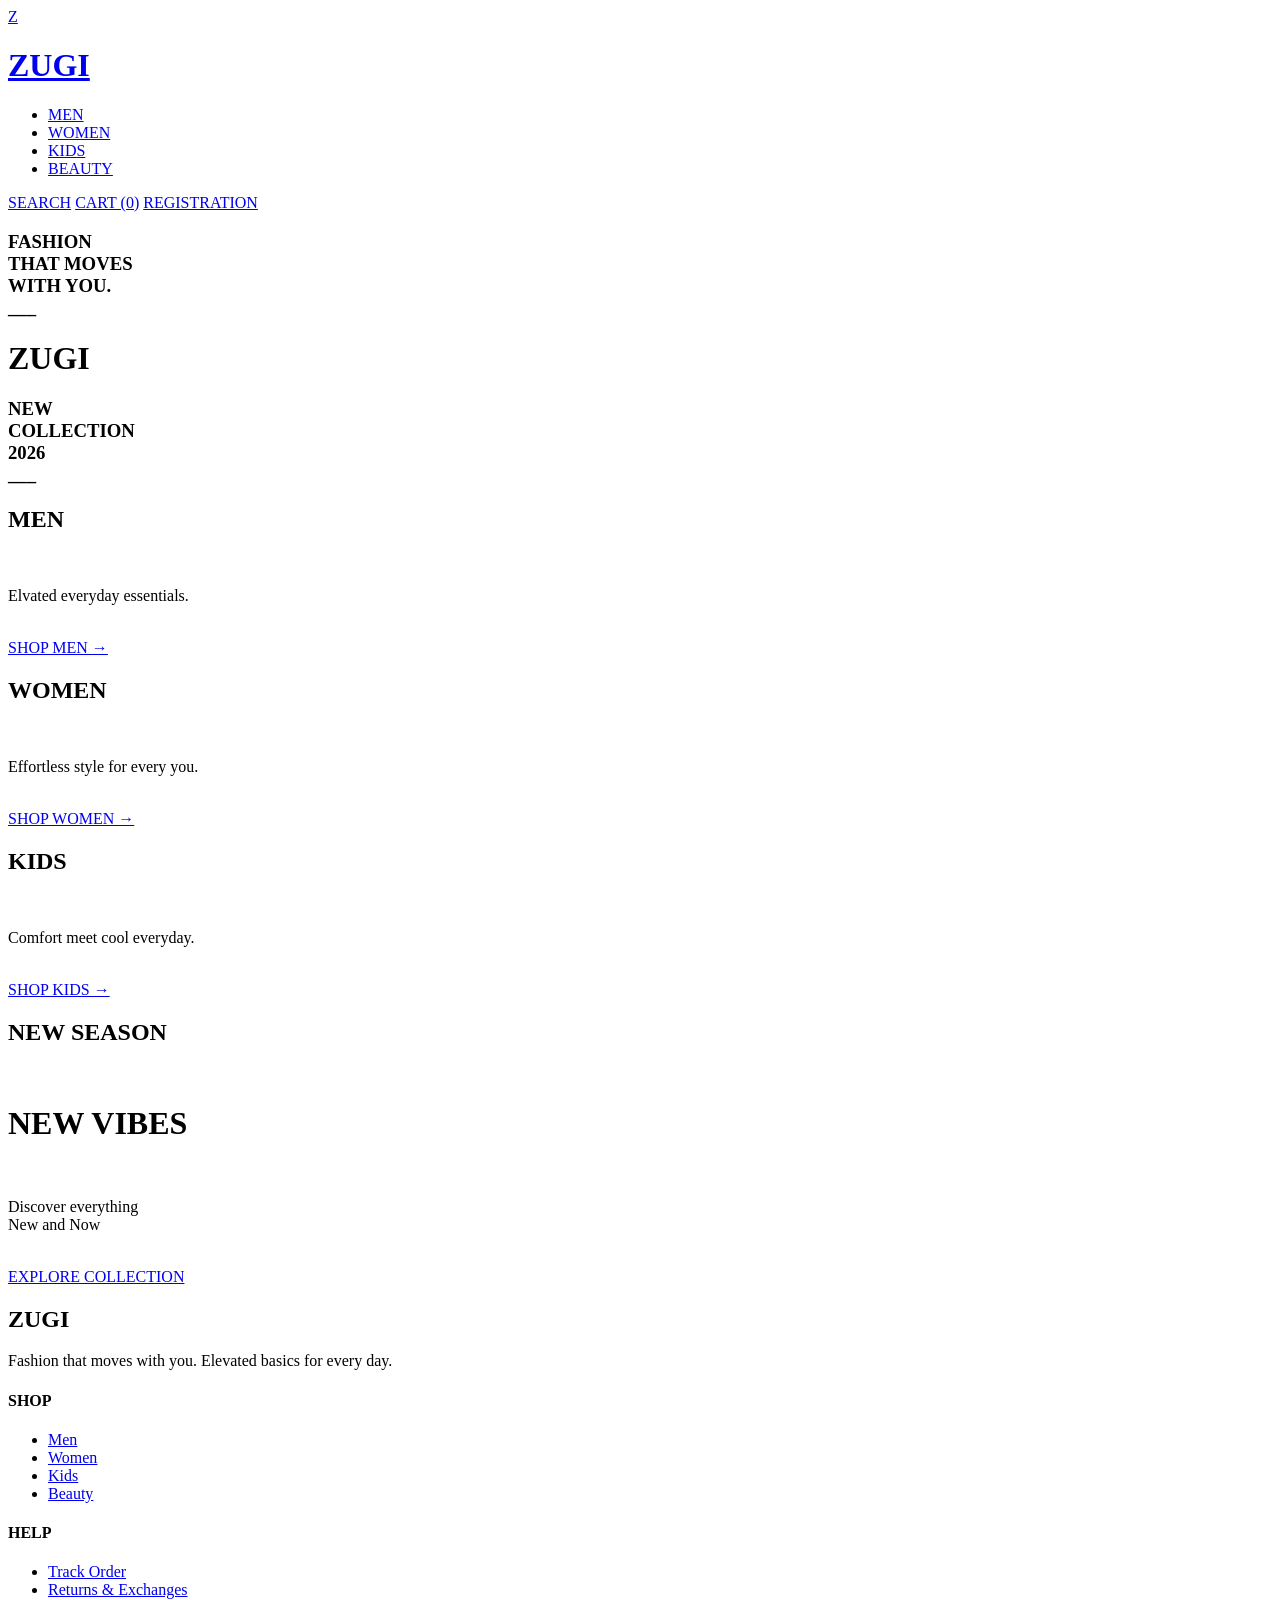
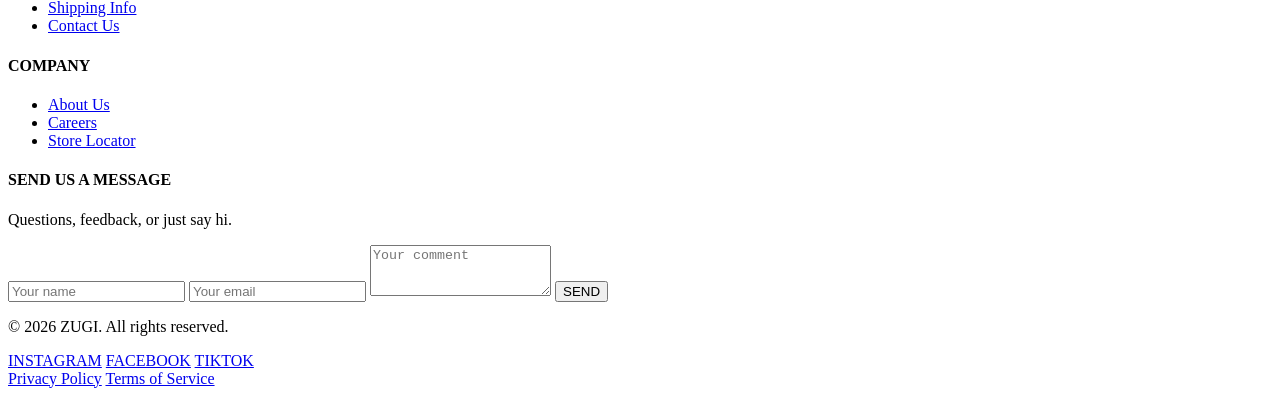
==== index.html @ 285cddb4 "Add files via upload" ====
<!DOCTYPE html>
<html>
<head>
	<meta charset="utf-8">
	<meta name="viewport" content="width=device-width, initial-scale=1">
	<title>ZUGI</title>
	<link rel="stylesheet" href="CSS/style.css">
	
</head>
<body>
<div class="header">
	<div class="container">
		<div class="logo">
			<a href="index.html" class="logo-link">
				<span class="logo-ring">
					<span class="logo-badge">Z</span>
				</span>
				<h1>ZUGI</h1>
			</a>
		</div>
		<div class="navi">
			<ul>
				<li><a href="#">MEN</a></li>
				<li><a href="#">WOMEN</a></li>
				<li><a href="#">KIDS</a></li>
				<li><a href="#">BEAUTY</a></li>
			</ul>
		</div>
		<div class="header-icons">
			<a href="#">SEARCH</a>
			<a href="#">CART (0)</a>
			<a href="reg.html" class="register">REGISTRATION</a>
		</div>
	</div>
</div>
<div class="content">
	<div class="container">
		<div class="txt">
			<h3>FASHION<br>THAT MOVES<br>WITH YOU.<br> ___</h3>
		</div>
		<div class="walk">
			<h1>ZUGI</h1>
		</div>
		<div class="image"></div>
		<div class="txt2">
			<h3>NEW<br>COLLECTION<br>2026<br> ___</h3>
		</div>
	</div>
</div>
<div class="content2">
	<div class="container">
		<div class="g1"></div>
		<div class="g2"></div>
		<div class="g3"></div>
		<div class="t1">
			<h2>MEN</h2><br>
			<p>Elvated everyday essentials.</p>
			<br>
			<a href="#">SHOP MEN →</a>
		</div>
		<div class="t2">
			<h2>WOMEN</h2><br>
			<p>Effortless style for every you.</p>
			<br>
			<a href="#">SHOP WOMEN →</a>
		</div>
		<div class="t3">
			<h2>KIDS</h2><br>
			<p>Comfort meet cool everyday.</p>
			<br>
			<a href="#">SHOP KIDS →</a>
		</div>
	</div>
</div>
<div class="content3">
	<div class="container">
		<div class="text">
			<h2>NEW SEASON</h2>
			<br>
			<h1>NEW VIBES</h1>
			<br>
			<p>Discover everything <br> New and Now</p>
			<br>
		</div>
		<div class="text2">
			<a href="#">EXPLORE COLLECTION</a>
		</div>
		<div class="model"></div>
	</div>
</div>
<div class="content4">
	<div class="container">
		<div class="footer-top">
			<div class="footer-brand">
				<h2>ZUGI</h2>
				<p>Fashion that moves with you. Elevated basics for every day.</p>
			</div>
			<div class="footer-col">
				<h4>SHOP</h4>
				<ul>
					<li><a href="#">Men</a></li>
					<li><a href="#">Women</a></li>
					<li><a href="#">Kids</a></li>
					<li><a href="#">Beauty</a></li>
				</ul>
			</div>
			<div class="footer-col">
				<h4>HELP</h4>
				<ul>
					<li><a href="#">Track Order</a></li>
					<li><a href="#">Returns &amp; Exchanges</a></li>
					<li><a href="#">Shipping Info</a></li>
					<li><a href="#">Contact Us</a></li>
				</ul>
			</div>
			<div class="footer-col">
				<h4>COMPANY</h4>
				<ul>
					<li><a href="#">About Us</a></li>
					<li><a href="#">Careers</a></li>
					<li><a href="#">Store Locator</a></li>
				</ul>
			</div>
			<div class="footer-newsletter">
				<h4>SEND US A MESSAGE</h4>
				<p>Questions, feedback, or just say hi.</p>
				<!--
					FORMSPREE SETUP:
					1. Go to https://formspree.io and create a free account.
					2. Create a new form and copy your form endpoint (looks like
					   https://formspree.io/f/xxxxabcd).
					3. Replace YOUR_FORM_ID below with that ID.
					4. Formspree will redirect to thankyou.html automatically
					   because of the hidden _next field below.
				-->
				<form class="footer-form" action="https://formspree.io/f/YOUR_FORM_ID" method="POST">
					<input type="hidden" name="_next" value="thankyou.html">
					<input type="text" name="name" placeholder="Your name" required>
					<input type="email" name="email" placeholder="Your email" required>
					<textarea name="comment" placeholder="Your comment" rows="3" required></textarea>
					<button type="submit">SEND</button>
				</form>
			</div>
		</div>
		<div class="footer-divider"></div>
		<div class="footer-bottom">
			<p>&copy; 2026 ZUGI. All rights reserved.</p>
			<div class="footer-social">
				<a href="#">INSTAGRAM</a>
				<a href="#">FACEBOOK</a>
				<a href="#">TIKTOK</a>
			</div>
			<div class="footer-legal">
				<a href="#">Privacy Policy</a>
				<a href="#">Terms of Service</a>
			</div>
		</div>
	</div>
</div>
<script>
document.addEventListener('DOMContentLoaded', function () {
	document.querySelectorAll('form[data-disabled]').forEach(function (form) {
		form.addEventListener('submit', function (e) {
			e.preventDefault();
			alert('This is a static demo site — this form is not connected to a database, so nothing is actually submitted.');
		});
	});
});
</script>
</body>
</html>
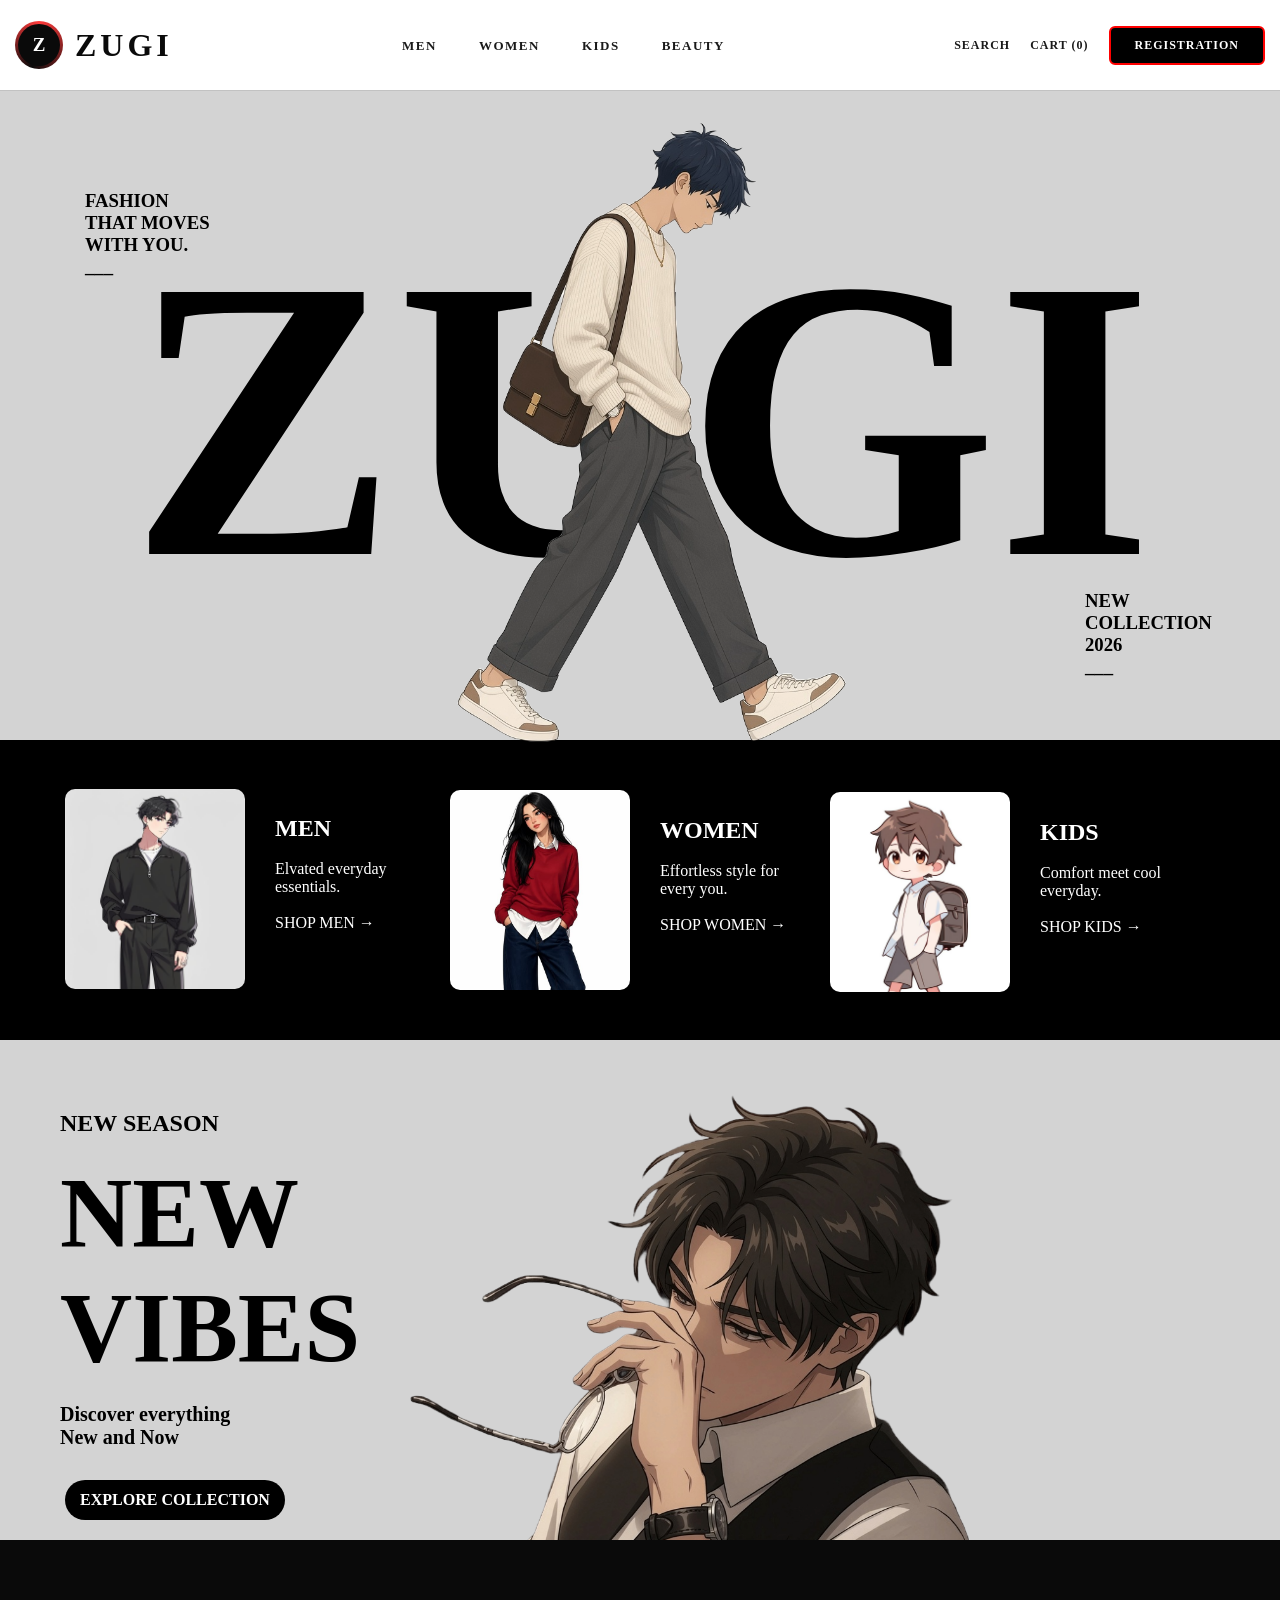
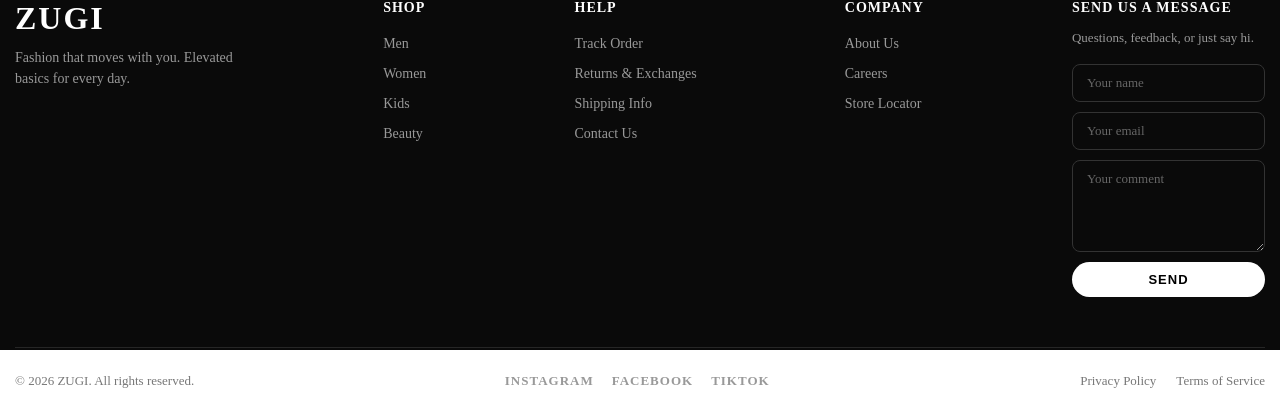
==== commit 4ceb1375: "Fix stylesheet link in index.html" ====
--- a/index.html
+++ b/index.html
@@ -4,7 +4,7 @@
 	<meta charset="utf-8">
 	<meta name="viewport" content="width=device-width, initial-scale=1">
 	<title>ZUGI</title>
-	<link rel="stylesheet" href="CSS/style.css">
+	<link rel="stylesheet" href="style.css">
 	
 </head>
 <body>
@@ -168,4 +168,4 @@
 });
 </script>
 </body>
-</html>+</html>
--- a/style.css
+++ b/style.css
@@ -0,0 +1,743 @@
+* {
+	margin: 0px;
+	padding: 0px;
+}
+body{
+	padding-top: 90px;
+}
+.container{
+	height: 10px;
+	width: 1250px;
+	/*background: red;*/
+	margin: auto;
+}
+.header{
+	width: 100%;
+	height: 90px;
+	background: rgba(255,255,255,0.92);
+	backdrop-filter: blur(10px);
+	-webkit-backdrop-filter: blur(10px);
+	box-shadow: 0 1px 0 rgba(0,0,0,0.08);
+	position: fixed;
+	top: 0;
+	left: 0;
+	z-index: 1000;
+}
+.header .container{
+	height: 100%;
+	display: flex;
+	align-items: center;
+	justify-content: space-between;
+}
+.logo{
+	height: auto;
+	width: auto;
+	margin: 0;
+	position: static;
+}
+.logo-link{
+	display: flex;
+	align-items: center;
+	gap: 12px;
+	text-decoration: none;
+	animation: logoIntro 0.7s ease both;
+}
+@keyframes logoIntro{
+	from{ opacity: 0; transform: translateY(-8px); }
+	to{ opacity: 1; transform: translateY(0); }
+}
+.logo-ring{
+	flex-shrink: 0;
+	width: 42px;
+	height: 42px;
+	border-radius: 50%;
+	padding: 3px;
+	display: flex;
+	align-items: center;
+	justify-content: center;
+	background: conic-gradient(from 0deg, #ff3b3b, #0a0a0a 55%, #ff3b3b);
+	animation: logoSpin 5s linear infinite;
+	transition: animation-duration 0.3s ease;
+}
+.logo-badge{
+	width: 100%;
+	height: 100%;
+	border-radius: 50%;
+	background: #0a0a0a;
+	color: #fff;
+	display: flex;
+	align-items: center;
+	justify-content: center;
+	font-family: Cooper, Georgia, serif;
+	font-size: 19px;
+	font-weight: 700;
+	animation: logoSpinReverse 5s linear infinite;
+}
+@keyframes logoSpin{
+	to{ transform: rotate(360deg); }
+}
+@keyframes logoSpinReverse{
+	to{ transform: rotate(-360deg); }
+}
+.logo-link:hover .logo-ring{
+	animation-duration: 1.4s;
+}
+.logo-link:hover .logo-badge{
+	animation-duration: 1.4s;
+}
+.logo h1{
+	font-size: 32px;
+	font-family: Cooper, Georgia, serif;
+	letter-spacing: 4px;
+	color: #0a0a0a;
+	transition: letter-spacing 0.3s ease, color 0.3s ease;
+}
+.logo-link:hover h1{
+	letter-spacing: 6px;
+	color: #ff3b3b;
+}
+.navi{
+	height: auto;
+	width: auto;
+}
+.navi ul{
+	display: flex;
+	align-items: center;
+	gap: 8px;
+}
+.navi ul li{
+	display: inline;
+}
+.navi ul li a{
+	position: relative;
+	color: #1a1a1a;
+	text-decoration: none;
+	padding: 8px 17px;
+	font-weight: 700;
+	font-size: 13px;
+	letter-spacing: 1.5px;
+	transition: color 0.25s;
+}
+.navi ul li a::after{
+	content: "";
+	position: absolute;
+	left: 17px;
+	right: 17px;
+	bottom: 4px;
+	height: 2px;
+	background: #ff3b3b;
+	transform: scaleX(0);
+	transform-origin: right;
+	transition: transform 0.3s ease;
+}
+.navi ul li a:hover{
+	color: #ff3b3b;
+}
+.navi ul li a:hover::after{
+	transform: scaleX(1);
+	transform-origin: left;
+}
+.header-icons{
+	display: flex;
+	align-items: center;
+	gap: 20px;
+}
+.header-icons a{
+	color: #1a1a1a;
+	text-decoration: none;
+	font-size: 12px;
+	font-weight: 700;
+	letter-spacing: 1px;
+	transition: color 0.25s;
+}
+.header-icons a:hover{
+	color: #ff3b3b;
+}
+.content{
+	width: 100%;
+	height: 650px;
+	background: lightgray;
+}
+.thankyou{
+	width: 100%;
+	min-height: 450px;
+	background: #fff;
+	display: flex;
+	align-items: center;
+	justify-content: center;
+}
+.thankyou .container{
+	height: auto;
+	display: flex;
+	align-items: center;
+	justify-content: center;
+}
+.thankyou-card{
+	max-width: 480px;
+	width: 100%;
+	text-align: center;
+	padding: 70px 20px;
+}
+.thankyou-icon{
+	width: 64px;
+	height: 64px;
+	border-radius: 50%;
+	background: #0a0a0a;
+	color: #fff;
+	display: flex;
+	align-items: center;
+	justify-content: center;
+	font-size: 28px;
+	margin: 0 auto 24px;
+	animation: thankyouPop 0.5s ease both;
+}
+@keyframes thankyouPop{
+	from{ transform: scale(0); opacity: 0; }
+	to{ transform: scale(1); opacity: 1; }
+}
+.thankyou-card h1{
+	font-size: 36px;
+	letter-spacing: 2px;
+	color: #0a0a0a;
+	margin-bottom: 18px;
+	animation: logoIntro 0.6s ease both;
+}
+.thankyou-card p{
+	font-size: 15px;
+	color: #555;
+	line-height: 1.6;
+	margin-bottom: 30px;
+}
+.thankyou-btn{
+	display: inline-block;
+	background: #0a0a0a;
+	color: #fff;
+	text-decoration: none;
+	padding: 14px 36px;
+	border-radius: 50px;
+	font-weight: bold;
+	letter-spacing: 1px;
+	font-size: 13px;
+	transition: background 0.3s ease;
+}
+.thankyou-btn:hover{
+	background: #ff3b3b;
+}
+.txt {
+	height: 50px;
+	width: 400px;
+	/*background: red;*/
+	position: relative;
+	right: -70px;
+	top: 100px;
+
+
+}
+.image{
+	height: 650px;
+	width: 650px;
+	/*background: black;*/
+	margin: auto;
+	position: relative;
+	top: -426px;
+	background-image: url(../walk.png);
+	background-size: 650px 650px;
+
+}
+.walk{
+	height: 400px;
+	width: 1020px;
+	/*background: red;*/
+	margin: auto;
+	position: relative;
+	top: 50px;
+}
+.walk h1{
+	font-size: 400px;
+}
+.txt2{
+	height: 100px;
+	width: 150px;
+	/*background: red;*/
+	position: relative;
+	top: -600px;
+	right: -1070px;
+}
+.content2{
+	width: 100%;
+	height: 300px;
+	background: black;
+}
+.g1{
+	height: 200px;
+	width: 180px;
+	background: red;
+	position: relative;
+	right: -50px;
+	top: 49px;
+	background-image: url(../men.jpg);
+	background-size: cover;
+	/*border: solid skyblue;*/
+	border-radius: 10px;
+}
+.g1:hover{
+	transform: 
+	perspective(600px)
+	rotateX(20deg)
+	rotateY(-20deg)
+	scale(1.1);
+	}
+.g2{
+	height: 200px;
+	width: 180px;
+	background: pink;
+	position: relative;
+	right: -815px;
+	top: -148px;
+	background-image: url(../kido.jfif);
+	background-size: cover;
+	/*border: solid yellow;*/
+	border-radius: 10px;
+}
+.g2:hover{
+	transform: 
+	perspective(600px)
+	rotateX(20deg)
+	rotateY(-20deg)
+	scale(1.1);
+	}
+.g3{
+	height: 200px;
+	width: 180px;
+	background: orange;
+	position: relative;
+	right: -435px;
+	top: -350px;
+	background-image: url(../woman.jpg);
+	background-size: cover;
+	/*border: solid red;*/
+	border-radius: 10px;
+}
+.g3:hover{
+	transform: 
+	perspective(600px)
+	rotateX(20deg)
+	rotateY(-20deg)
+	scale(1.1);
+	}
+.t1{
+	height: 100px;
+	width: 150px;
+	/*background: red;*/
+	position: relative;
+    right: -260px;
+    top: -525px;
+}
+.t1 h2{
+	color: white;
+}
+.t1 p{
+	color: white;
+}
+.t1 a{
+	color: white;
+	text-decoration: none;
+}
+.t1 a:hover{
+	color: red;
+	transition: 2s;
+}
+.t2{
+	height: 100px;
+	width: 150px;
+	/*background: blue;*/
+	position: relative;
+    right: -645px;
+    top: -623px;
+}
+.t2 h2{
+	color: white;
+}
+.t2 p{
+	color: white;
+}
+.t2 a{
+	color: white;
+	text-decoration: none;
+} 
+.t2 a:hover{
+	color: red;
+	transition: 2s;
+}
+
+.t3{
+	height: 100px;
+	width: 150px;
+	/*background: red;*/
+	position: relative;
+    right: -1025px;
+    top: -721px;
+}
+.t3 h2{
+	color: white;
+}
+.t3 p{
+	color: white;
+}
+.t3 a{
+	color: white;
+	text-decoration: none;
+}
+.t3 a:hover{
+	color: red;
+	transition: 2s;
+}
+.content3{
+	height: 500px;
+	width: 100%;
+	background: lightgray;
+	background-image: url(../model.png);
+	background-repeat: no-repeat;
+	background-position: center center;
+    background-size: 690px;
+}
+.text{
+	height: 15px;
+	width: 200px;
+	/*background: black;*/
+	position: relative;
+	top: 70px;
+	right: -45px;
+}
+.text h1{
+	font-size: 100px;
+
+}
+.text p{
+	font-size: 20px;
+	font-weight: bold;
+}
+.text2 {
+  height: 40px;
+  width: 220px;
+  background: black;
+  display: flex;              /* makes centering easy */
+  justify-content: center;    /* horizontal center */
+  align-items: center;        /* vertical center */
+  margin-top: 425px;
+  position: relative;
+  right: -50px;
+  border-radius: 50px;
+}
+
+.text2 a {
+  display: inline-block;
+  color: white;               /* so text is visible on black */
+  text-decoration: none;      /* removes underline */
+  font-weight: bold;          /* optional – makes it look more like a button */
+  line-height: 30px;          /* also helps vertical centering */
+  width: 100%;                /* optional – makes the whole bar clickable */
+  text-align: center;         /* extra safety for centering */
+}
+
+.content4{
+	width: 100%;
+	height: 340px;
+	background: #0a0a0a;
+	padding-top: 60px;
+	padding-bottom: 10px;
+}
+.content4 .container{
+	height: auto;
+}
+.footer-top{
+	display: flex;
+	justify-content: space-between;
+	flex-wrap: wrap;
+	gap: 40px;
+	padding-bottom: 50px;
+}
+.footer-brand{
+	max-width: 220px;
+}
+.footer-brand h2{
+	color: white;
+	font-size: 32px;
+	letter-spacing: 2px;
+}
+.footer-brand p{
+	color: #999;
+	font-size: 14px;
+	margin-top: 10px;
+	line-height: 1.5;
+}
+.footer-col h4{
+	color: white;
+	font-size: 14px;
+	letter-spacing: 1px;
+	margin-bottom: 18px;
+}
+.footer-col ul{
+	list-style: none;
+}
+.footer-col ul li{
+	margin-bottom: 12px;
+}
+.footer-col ul li a{
+	color: #999;
+	text-decoration: none;
+	font-size: 14px;
+	transition: color 0.3s;
+}
+.footer-col ul li a:hover{
+	color: #ff3b3b;
+}
+.footer-newsletter{
+	max-width: 260px;
+}
+.footer-newsletter h4{
+	color: white;
+	font-size: 14px;
+	letter-spacing: 1px;
+	margin-bottom: 12px;
+}
+.footer-newsletter p{
+	color: #999;
+	font-size: 13px;
+	margin-bottom: 16px;
+	line-height: 1.5;
+}
+.footer-form{
+	display: flex;
+	flex-direction: column;
+	gap: 10px;
+}
+.footer-form input,
+.footer-form textarea{
+	background: transparent;
+	border: 1px solid #333;
+	border-radius: 8px;
+	outline: none;
+	padding: 10px 14px;
+	color: white;
+	font-size: 13px;
+	font-family: inherit;
+}
+.footer-form input::placeholder,
+.footer-form textarea::placeholder{
+	color: #666;
+}
+.footer-form input:focus,
+.footer-form textarea:focus{
+	border-color: #ff3b3b;
+}
+.footer-form textarea{
+	resize: vertical;
+	min-height: 70px;
+}
+.footer-form button{
+	background: white;
+	color: black;
+	border: none;
+	border-radius: 50px;
+	padding: 10px 0;
+	font-weight: bold;
+	font-size: 13px;
+	letter-spacing: 1px;
+	cursor: pointer;
+	transition: background 0.25s, color 0.25s;
+}
+.footer-form button:hover{
+	background: #ff3b3b;
+	color: white;
+}
+.footer-divider{
+	height: 1px;
+	width: 100%;
+	background: #262626;
+}
+.footer-bottom{
+	display: flex;
+	justify-content: space-between;
+	align-items: center;
+	flex-wrap: wrap;
+	gap: 20px;
+	padding: 25px 0;
+}
+.footer-bottom p{
+	color: #777;
+	font-size: 13px;
+}
+.footer-social{
+	display: flex;
+	gap: 18px;
+}
+.footer-social a{
+	color: #999;
+	text-decoration: none;
+	font-size: 13px;
+	font-weight: bold;
+	letter-spacing: 1px;
+	transition: color 0.3s;
+}
+.footer-social a:hover{
+	color: #ff3b3b;
+}
+.footer-legal{
+	display: flex;
+	gap: 20px;
+}
+.footer-legal a{
+	color: #777;
+	text-decoration: none;
+	font-size: 13px;
+	transition: color 0.3s;
+}
+.footer-legal a:hover{
+	color: white;
+}
+@media (max-width: 1250px){
+	.container{
+		width: 90%;
+	}
+}
+@media (max-width: 700px){
+	.footer-top{
+		flex-direction: column;
+		gap: 30px;
+	}
+	.footer-bottom{
+		flex-direction: column;
+		align-items: flex-start;
+	}
+}
+.header-icons a.register {
+  display: inline-block;
+  padding: 10px 24px;
+  background-color: #000;
+  color: #ffffff;
+  border: solid red 2px;
+  border-radius: 6px;
+}
+.header-icons a.register:hover {
+	background-color: red;
+	border: solid black 2px;
+	color: black;
+	transition: 2s;
+
+}
+
+/* ===== Registration Form ===== */
+body.register-page {
+  height: 100vh;
+  display: flex;
+  align-items: center;
+  justify-content: center;
+  background: #000;
+  padding-top: 0;
+}
+
+.form-wrapper {
+  position: relative;
+  width: 850px;
+  max-width: 90%;
+  padding: 60px 50px;
+  border-radius: 20px;
+  overflow: hidden;
+  background-image: url('../moon.jfif'); /* put your image path here */
+  background-size: cover;
+  background-position: center;
+}
+
+.form-wrapper::before {
+  content: "";
+  position: absolute;
+  top: 0; left: 0; right: 0; bottom: 0;
+  background: rgba(20, 25, 55, 0.55);
+  z-index: 0;
+}
+
+.form-wrapper > * {
+  position: relative;
+  z-index: 1;
+}
+
+.form-title {
+  text-align: center;
+  color: #ffffff;
+  font-size: 32px;
+  font-weight: 700;
+  margin-bottom: 12px;
+}
+
+.form-underline {
+  width: 60px;
+  height: 3px;
+  background: #ffffff;
+  margin: 0 auto 40px;
+  border-radius: 2px;
+}
+
+.form-row {
+  display: flex;
+  gap: 24px;
+  margin-bottom: 20px;
+}
+
+.form-group {
+  flex: 1;
+}
+
+.form-group input {
+  width: 100%;
+  padding: 16px 22px;
+  border-radius: 50px;
+  border: 1px solid rgba(255, 255, 255, 0.4);
+  background: rgba(255, 255, 255, 0.12);
+  backdrop-filter: blur(8px);
+  -webkit-backdrop-filter: blur(8px);
+  color: #ffffff;
+  font-size: 14px;
+  outline: none;
+  box-sizing: border-box;
+  transition: background 0.3s ease, border-color 0.3s ease;
+}
+
+.form-group input::placeholder {
+  color: rgba(255, 255, 255, 0.75);
+}
+
+.form-group input:focus {
+  background: rgba(255, 255, 255, 0.2);
+  border-color: #ffffff;
+}
+
+.form-submit {
+  text-align: center;
+  margin-top: 30px;
+}
+
+.form-submit button {
+  padding: 14px 60px;
+  border: none;
+  border-radius: 50px;
+  background: #ef6b5b;
+  color: #ffffff;
+  font-size: 15px;
+  font-weight: 600;
+  letter-spacing: 0.5px;
+  cursor: pointer;
+  transition: background 0.3s ease, transform 0.2s ease;
+}
+
+.form-submit button:hover {
+  background: #e2503e;
+  transform: translateY(-2px);
+}
+
+@media (max-width: 600px) {
+  .form-row {
+    flex-direction: column;
+    gap: 20px;
+  }
+}
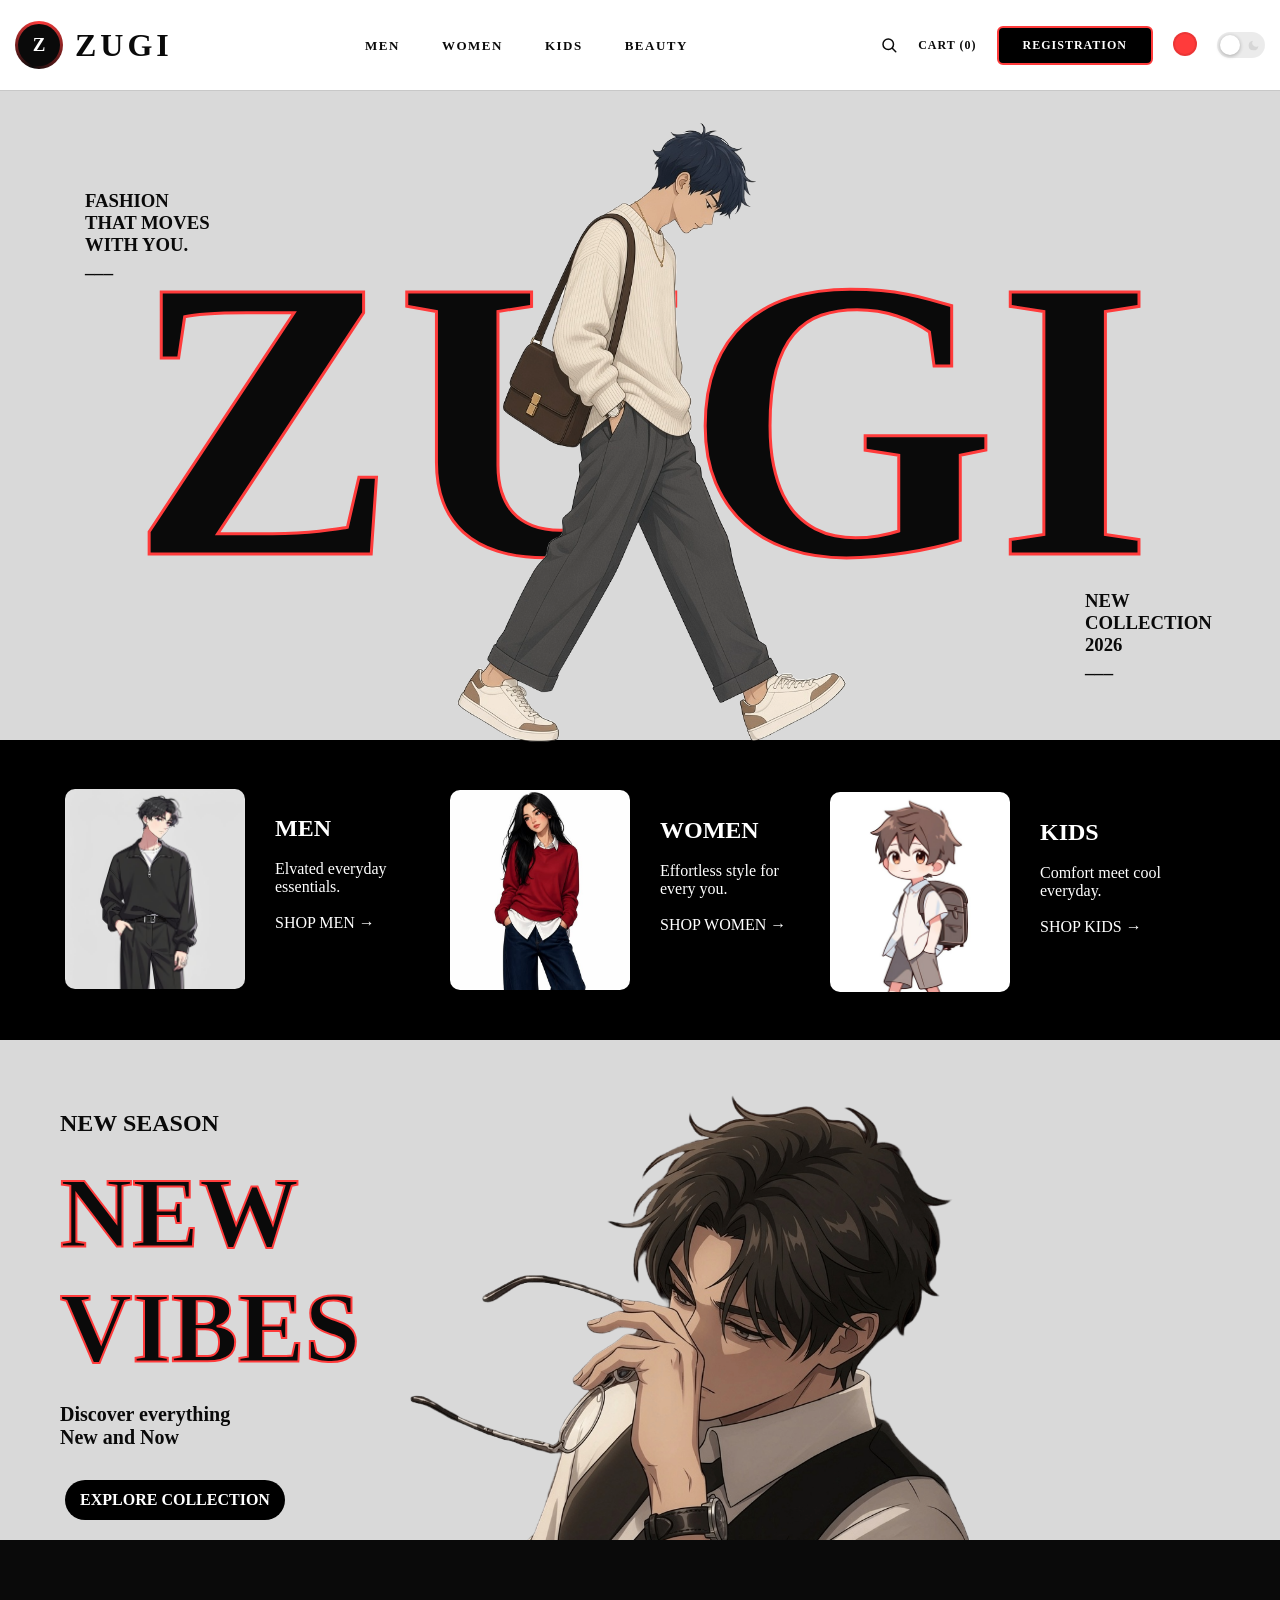
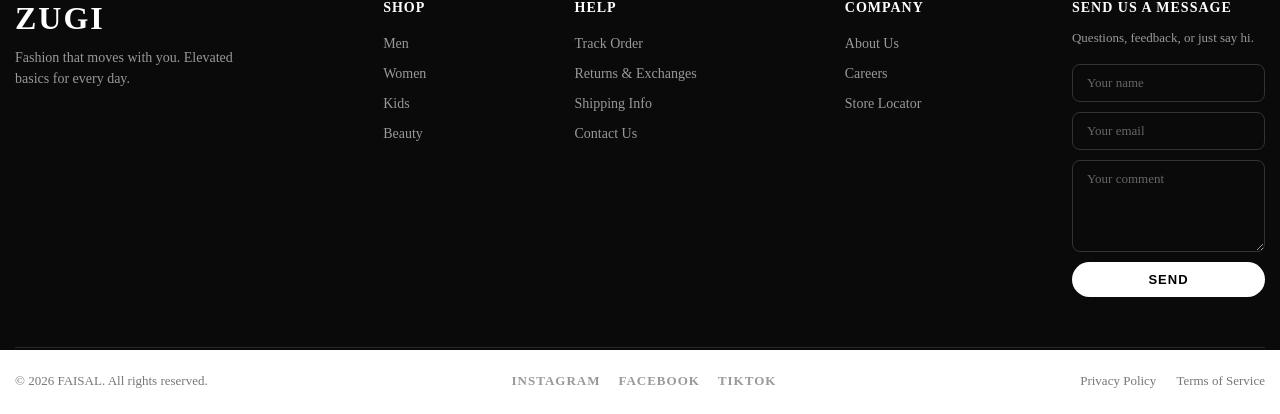
==== commit f856c0e8: "Add files via upload" ====
--- a/index.html
+++ b/index.html
@@ -4,8 +4,1283 @@
 	<meta charset="utf-8">
 	<meta name="viewport" content="width=device-width, initial-scale=1">
 	<title>ZUGI</title>
-	<link rel="stylesheet" href="style.css">
-	
+	<style>
+* {
+	margin: 0px;
+	padding: 0px;
+}
+html{
+	scroll-behavior: smooth;
+}
+
+/* ===== Light/Dark Mode ===== */
+:root{
+	--bg: #ffffff;
+	--text: #0a0a0a;
+	--header-bg: rgba(255,255,255,0.92);
+	--card-bg: #f5f5f5;
+	--card-text: #0a0a0a;
+	--card-border: rgba(0,0,0,0.08);
+	--accent: #ff3b3b;
+	--muted: #888888;
+	--shadow: rgba(0,0,0,0.12);
+	--hero-bg: #d9d9d9;
+}
+body.dark-mode{
+	--bg: #121212;
+	--text: #f2f2f2;
+	--header-bg: rgba(18,18,18,0.92);
+	--card-bg: #1e1e1e;
+	--card-text: #f2f2f2;
+	--card-border: rgba(255,255,255,0.1);
+	--muted: #999999;
+	--shadow: rgba(0,0,0,0.4);
+	--hero-bg: #1c1c1c;
+}
+body{
+	padding-top: 90px;
+	background: var(--bg);
+	color: var(--text);
+}
+body, body *{
+	transition: background-color 0.3s ease, color 0.3s ease, border-color 0.3s ease, box-shadow 0.3s ease;
+}
+
+/* Dark/light switch */
+.theme-switch{
+	background: none;
+	border: none;
+	padding: 0;
+	cursor: pointer;
+	display: flex;
+	align-items: center;
+}
+.theme-switch-track{
+	position: relative;
+	width: 48px;
+	height: 26px;
+	border-radius: 20px;
+	background: var(--card-border);
+	display: flex;
+	align-items: center;
+	justify-content: space-between;
+	padding: 0 5px;
+	box-sizing: border-box;
+}
+.theme-switch-track svg{
+	width: 13px;
+	height: 13px;
+	opacity: 0.6;
+}
+.theme-switch-track svg.sun-icon{ color: #f5a623; }
+.theme-switch-track svg.moon-icon{ color: #c9c9c9; }
+.theme-switch-thumb{
+	position: absolute;
+	top: 3px;
+	left: 3px;
+	width: 20px;
+	height: 20px;
+	border-radius: 50%;
+	background: #ffffff;
+	box-shadow: 0 1px 4px rgba(0,0,0,0.3);
+	transition: transform 0.3s ease;
+}
+body.dark-mode .theme-switch-thumb{
+	transform: translateX(22px);
+}
+
+/* Accent color picker */
+/* Search widget */
+.search-widget{
+	position: relative;
+}
+.search-btn{
+	background: none;
+	border: none;
+	cursor: pointer;
+	color: var(--text);
+	padding: 0;
+	display: flex;
+	align-items: center;
+	transition: color 0.25s;
+}
+.search-btn svg{
+	width: 18px;
+	height: 18px;
+}
+.search-btn:hover{
+	color: var(--accent);
+}
+.search-panel{
+	display: flex;
+	position: absolute;
+	top: 34px;
+	left: 50%;
+	transform: translateX(-50%) translateY(-8px) scale(0.96);
+	background: var(--card-bg);
+	border: 1px solid var(--card-border);
+	border-radius: 50px;
+	padding: 6px;
+	box-shadow: 0 8px 24px var(--shadow);
+	z-index: 1100;
+	opacity: 0;
+	pointer-events: none;
+	transition: opacity 0.2s ease, transform 0.2s ease;
+}
+.search-panel.open{
+	opacity: 1;
+	transform: translateX(-50%) translateY(0) scale(1);
+	pointer-events: auto;
+}
+.search-panel input{
+	border: none;
+	background: transparent;
+	outline: none;
+	padding: 8px 12px;
+	width: 200px;
+	color: var(--card-text);
+	font-size: 13px;
+}
+.search-panel button{
+	background: var(--accent);
+	color: white;
+	border: none;
+	border-radius: 50px;
+	padding: 8px 18px;
+	font-size: 11px;
+	font-weight: bold;
+	letter-spacing: 1px;
+	cursor: pointer;
+}
+
+.color-picker{
+	position: relative;
+}
+.color-picker-btn{
+	width: 24px;
+	height: 24px;
+	border-radius: 50%;
+	border: 2px solid var(--card-border);
+	background: var(--accent);
+	cursor: pointer;
+	padding: 0;
+}
+.color-picker-panel{
+	display: grid;
+	position: absolute;
+	top: 38px;
+	right: 0;
+	background: var(--card-bg);
+	border: 1px solid var(--card-border);
+	border-radius: 12px;
+	padding: 12px;
+	box-shadow: 0 8px 24px var(--shadow);
+	gap: 10px;
+	grid-template-columns: repeat(4, 1fr);
+	z-index: 1100;
+	opacity: 0;
+	transform: translateY(-8px) scale(0.96);
+	pointer-events: none;
+	transition: opacity 0.2s ease, transform 0.2s ease;
+}
+.color-picker-panel.open{
+	opacity: 1;
+	transform: translateY(0) scale(1);
+	pointer-events: auto;
+}
+.color-swatch{
+	width: 26px;
+	height: 26px;
+	border-radius: 50%;
+	border: 2px solid transparent;
+	cursor: pointer;
+	padding: 0;
+	transition: transform 0.15s ease, border-color 0.2s ease;
+}
+.color-swatch:hover{
+	transform: scale(1.15);
+}
+.color-swatch.active{
+	border-color: var(--card-text);
+	box-shadow: 0 0 0 2px var(--card-bg), 0 0 0 4px var(--card-text);
+}
+.color-picker-btn{
+	transition: transform 0.2s ease;
+}
+.color-picker-btn:hover{
+	transform: scale(1.12);
+}
+.theme-switch-track{
+	transition: box-shadow 0.2s ease;
+}
+.theme-switch:hover .theme-switch-track{
+	box-shadow: 0 0 0 3px var(--card-border);
+}
+.container{
+	height: 10px;
+	width: 1250px;
+	/*background: red;*/
+	margin: auto;
+}
+.header{
+	width: 100%;
+	height: 90px;
+	background: var(--header-bg);
+	backdrop-filter: blur(10px);
+	-webkit-backdrop-filter: blur(10px);
+	box-shadow: 0 1px 0 rgba(0,0,0,0.08);
+	position: fixed;
+	top: 0;
+	left: 0;
+	z-index: 1000;
+}
+.header .container{
+	height: 100%;
+	display: flex;
+	align-items: center;
+	justify-content: space-between;
+}
+.logo{
+	height: auto;
+	width: auto;
+	margin: 0;
+	position: static;
+}
+.logo-link{
+	display: flex;
+	align-items: center;
+	gap: 12px;
+	text-decoration: none;
+	animation: logoIntro 0.7s ease both;
+}
+@keyframes logoIntro{
+	from{ opacity: 0; transform: translateY(-8px); }
+	to{ opacity: 1; transform: translateY(0); }
+}
+.logo-ring{
+	flex-shrink: 0;
+	width: 42px;
+	height: 42px;
+	border-radius: 50%;
+	padding: 3px;
+	display: flex;
+	align-items: center;
+	justify-content: center;
+	background: conic-gradient(from 0deg, var(--accent), #0a0a0a 55%, var(--accent));
+	animation: logoSpin 5s linear infinite;
+	transition: animation-duration 0.3s ease;
+}
+.logo-badge{
+	width: 100%;
+	height: 100%;
+	border-radius: 50%;
+	background: #0a0a0a;
+	color: #fff;
+	display: flex;
+	align-items: center;
+	justify-content: center;
+	font-family: Cooper, Georgia, serif;
+	font-size: 19px;
+	font-weight: 700;
+	animation: logoSpinReverse 5s linear infinite;
+}
+@keyframes logoSpin{
+	to{ transform: rotate(360deg); }
+}
+@keyframes logoSpinReverse{
+	to{ transform: rotate(-360deg); }
+}
+.logo-link:hover .logo-ring{
+	animation-duration: 1.4s;
+}
+.logo-link:hover .logo-badge{
+	animation-duration: 1.4s;
+}
+.logo h1{
+	font-size: 32px;
+	font-family: Cooper, Georgia, serif;
+	letter-spacing: 4px;
+	color: var(--text);
+	transition: letter-spacing 0.3s ease, color 0.3s ease;
+}
+.logo-link:hover h1{
+	letter-spacing: 6px;
+	color: var(--accent);
+}
+.navi{
+	height: auto;
+	width: auto;
+}
+.navi ul{
+	display: flex;
+	align-items: center;
+	gap: 8px;
+}
+.navi ul li{
+	display: inline;
+}
+.navi ul li a{
+	position: relative;
+	color: var(--text);
+	text-decoration: none;
+	padding: 8px 17px;
+	font-weight: 700;
+	font-size: 13px;
+	letter-spacing: 1.5px;
+	transition: color 0.25s;
+}
+.navi ul li a::after{
+	content: "";
+	position: absolute;
+	left: 17px;
+	right: 17px;
+	bottom: 4px;
+	height: 2px;
+	background: var(--accent);
+	transform: scaleX(0);
+	transform-origin: right;
+	transition: transform 0.3s ease;
+}
+.navi ul li a:hover{
+	color: var(--accent);
+}
+.navi ul li a:hover::after{
+	transform: scaleX(1);
+	transform-origin: left;
+}
+.header-icons{
+	display: flex;
+	align-items: center;
+	gap: 20px;
+}
+.header-icons a{
+	color: var(--text);
+	text-decoration: none;
+	font-size: 12px;
+	font-weight: 700;
+	letter-spacing: 1px;
+	transition: color 0.25s;
+}
+.header-icons a:hover{
+	color: var(--accent);
+}
+.content{
+	width: 100%;
+	height: 650px;
+	background: var(--hero-bg);
+}
+.thankyou{
+	width: 100%;
+	min-height: 450px;
+	background: #fff;
+	display: flex;
+	align-items: center;
+	justify-content: center;
+}
+.thankyou .container{
+	height: auto;
+	display: flex;
+	align-items: center;
+	justify-content: center;
+}
+.thankyou-card{
+	max-width: 480px;
+	width: 100%;
+	text-align: center;
+	padding: 70px 20px;
+}
+.thankyou-icon{
+	width: 64px;
+	height: 64px;
+	border-radius: 50%;
+	background: #0a0a0a;
+	color: #fff;
+	display: flex;
+	align-items: center;
+	justify-content: center;
+	font-size: 28px;
+	margin: 0 auto 24px;
+	animation: thankyouPop 0.5s ease both;
+}
+@keyframes thankyouPop{
+	from{ transform: scale(0); opacity: 0; }
+	to{ transform: scale(1); opacity: 1; }
+}
+.thankyou-card h1{
+	font-size: 36px;
+	letter-spacing: 2px;
+	color: #0a0a0a;
+	margin-bottom: 18px;
+	animation: logoIntro 0.6s ease both;
+}
+.thankyou-card p{
+	font-size: 15px;
+	color: #555;
+	line-height: 1.6;
+	margin-bottom: 30px;
+}
+.thankyou-btn{
+	display: inline-block;
+	background: #0a0a0a;
+	color: #fff;
+	text-decoration: none;
+	padding: 14px 36px;
+	border-radius: 50px;
+	font-weight: bold;
+	letter-spacing: 1px;
+	font-size: 13px;
+	transition: background 0.3s ease;
+}
+.thankyou-btn:hover{
+	background: var(--accent);
+}
+.txt {
+	height: 50px;
+	width: 400px;
+	/*background: red;*/
+	position: relative;
+	right: -70px;
+	top: 100px;
+	color: var(--text);
+
+}
+.image{
+	height: 650px;
+	width: 650px;
+	/*background: black;*/
+	margin: auto;
+	position: relative;
+	top: -426px;
+	background-image: url(walk.png);
+	background-size: 650px 650px;
+
+}
+.walk{
+	height: 400px;
+	width: 1020px;
+	/*background: red;*/
+	margin: auto;
+	position: relative;
+	top: 50px;
+}
+.walk h1{
+	font-size: 400px;
+	color: var(--text);
+	-webkit-text-stroke: 3px var(--accent);
+	text-stroke: 3px var(--accent);
+}
+.txt2{
+	height: 100px;
+	width: 150px;
+	/*background: red;*/
+	position: relative;
+	top: -600px;
+	right: -1070px;
+	color: var(--text);
+}
+.content2{
+	width: 100%;
+	height: 300px;
+	background: black;
+}
+.g1{
+	height: 200px;
+	width: 180px;
+	background: var(--accent);
+	position: relative;
+	right: -50px;
+	top: 49px;
+	background-image: url(men.jpg);
+	background-size: cover;
+	/*border: solid skyblue;*/
+	border-radius: 10px;
+}
+.g1:hover{
+	transform: 
+	perspective(600px)
+	rotateX(20deg)
+	rotateY(-20deg)
+	scale(1.1);
+	}
+.g2{
+	height: 200px;
+	width: 180px;
+	background: pink;
+	position: relative;
+	right: -815px;
+	top: -148px;
+	background-image: url(kido.jfif);
+	background-size: cover;
+	/*border: solid yellow;*/
+	border-radius: 10px;
+}
+.g2:hover{
+	transform: 
+	perspective(600px)
+	rotateX(20deg)
+	rotateY(-20deg)
+	scale(1.1);
+	}
+.g3{
+	height: 200px;
+	width: 180px;
+	background: orange;
+	position: relative;
+	right: -435px;
+	top: -350px;
+	background-image: url(woman.jpg);
+	background-size: cover;
+	/*border: solid red;*/
+	border-radius: 10px;
+}
+.g3:hover{
+	transform: 
+	perspective(600px)
+	rotateX(20deg)
+	rotateY(-20deg)
+	scale(1.1);
+	}
+.t1{
+	height: 100px;
+	width: 150px;
+	/*background: red;*/
+	position: relative;
+    right: -260px;
+    top: -525px;
+}
+.t1 h2{
+	color: white;
+}
+.t1 p{
+	color: white;
+}
+.t1 a{
+	color: white;
+	text-decoration: none;
+}
+.t1 a:hover{
+	color: var(--accent);
+	transition: 2s;
+}
+.t2{
+	height: 100px;
+	width: 150px;
+	/*background: blue;*/
+	position: relative;
+    right: -645px;
+    top: -623px;
+}
+.t2 h2{
+	color: white;
+}
+.t2 p{
+	color: white;
+}
+.t2 a{
+	color: white;
+	text-decoration: none;
+} 
+.t2 a:hover{
+	color: var(--accent);
+	transition: 2s;
+}
+
+.t3{
+	height: 100px;
+	width: 150px;
+	/*background: red;*/
+	position: relative;
+    right: -1025px;
+    top: -721px;
+}
+.t3 h2{
+	color: white;
+}
+.t3 p{
+	color: white;
+}
+.t3 a{
+	color: white;
+	text-decoration: none;
+}
+.t3 a:hover{
+	color: var(--accent);
+	transition: 2s;
+}
+.content3{
+	height: 500px;
+	width: 100%;
+	background: var(--hero-bg);
+	background-image: url(model.png);
+	background-repeat: no-repeat;
+	background-position: center center;
+    background-size: 690px;
+}
+.text{
+	height: 15px;
+	width: 200px;
+	/*background: black;*/
+	position: relative;
+	top: 70px;
+	right: -45px;
+	color: var(--text);
+}
+.text h1{
+	font-size: 100px;
+	-webkit-text-stroke: 2px var(--accent);
+	text-stroke: 2px var(--accent);
+
+}
+.text p{
+	font-size: 20px;
+	font-weight: bold;
+}
+.text2 {
+  height: 40px;
+  width: 220px;
+  background: black;
+  display: flex;              /* makes centering easy */
+  justify-content: center;    /* horizontal center */
+  align-items: center;        /* vertical center */
+  margin-top: 425px;
+  position: relative;
+  right: -50px;
+  border-radius: 50px;
+}
+
+.text2 a {
+  display: inline-block;
+  color: white;               /* so text is visible on black */
+  text-decoration: none;      /* removes underline */
+  font-weight: bold;          /* optional – makes it look more like a button */
+  line-height: 30px;          /* also helps vertical centering */
+  width: 100%;                /* optional – makes the whole bar clickable */
+  text-align: center;         /* extra safety for centering */
+}
+
+.content4{
+	width: 100%;
+	height: 340px;
+	background: #0a0a0a;
+	padding-top: 60px;
+	padding-bottom: 10px;
+}
+.content4 .container{
+	height: auto;
+}
+.footer-top{
+	display: flex;
+	justify-content: space-between;
+	flex-wrap: wrap;
+	gap: 40px;
+	padding-bottom: 50px;
+}
+.footer-brand{
+	max-width: 220px;
+}
+.footer-brand h2{
+	color: white;
+	font-size: 32px;
+	letter-spacing: 2px;
+}
+.footer-brand p{
+	color: #999;
+	font-size: 14px;
+	margin-top: 10px;
+	line-height: 1.5;
+}
+.footer-col h4{
+	color: white;
+	font-size: 14px;
+	letter-spacing: 1px;
+	margin-bottom: 18px;
+}
+.footer-col ul{
+	list-style: none;
+}
+.footer-col ul li{
+	margin-bottom: 12px;
+}
+.footer-col ul li a{
+	color: #999;
+	text-decoration: none;
+	font-size: 14px;
+	transition: color 0.3s;
+}
+.footer-col ul li a:hover{
+	color: var(--accent);
+}
+.footer-newsletter{
+	max-width: 260px;
+}
+.footer-newsletter h4{
+	color: white;
+	font-size: 14px;
+	letter-spacing: 1px;
+	margin-bottom: 12px;
+}
+.footer-newsletter p{
+	color: #999;
+	font-size: 13px;
+	margin-bottom: 16px;
+	line-height: 1.5;
+}
+.footer-form{
+	display: flex;
+	flex-direction: column;
+	gap: 10px;
+}
+.footer-form input,
+.footer-form textarea{
+	background: transparent;
+	border: 1px solid #333;
+	border-radius: 8px;
+	outline: none;
+	padding: 10px 14px;
+	color: white;
+	font-size: 13px;
+	font-family: inherit;
+}
+.footer-form input::placeholder,
+.footer-form textarea::placeholder{
+	color: #666;
+}
+.footer-form input:focus,
+.footer-form textarea:focus{
+	border-color: var(--accent);
+}
+.footer-form textarea{
+	resize: vertical;
+	min-height: 70px;
+}
+.footer-form button{
+	background: white;
+	color: black;
+	border: none;
+	border-radius: 50px;
+	padding: 10px 0;
+	font-weight: bold;
+	font-size: 13px;
+	letter-spacing: 1px;
+	cursor: pointer;
+	transition: background 0.25s, color 0.25s;
+}
+.footer-form button:hover{
+	background: var(--accent);
+	color: white;
+}
+.footer-divider{
+	height: 1px;
+	width: 100%;
+	background: #262626;
+}
+.footer-bottom{
+	display: flex;
+	justify-content: space-between;
+	align-items: center;
+	flex-wrap: wrap;
+	gap: 20px;
+	padding: 25px 0;
+}
+.footer-bottom p{
+	color: #777;
+	font-size: 13px;
+}
+.footer-social{
+	display: flex;
+	gap: 18px;
+}
+.footer-social a{
+	color: #999;
+	text-decoration: none;
+	font-size: 13px;
+	font-weight: bold;
+	letter-spacing: 1px;
+	transition: color 0.3s;
+}
+.footer-social a:hover{
+	color: var(--accent);
+}
+.footer-legal{
+	display: flex;
+	gap: 20px;
+}
+.footer-legal a{
+	color: #777;
+	text-decoration: none;
+	font-size: 13px;
+	transition: color 0.3s;
+}
+.footer-legal a:hover{
+	color: white;
+}
+@media (max-width: 1250px){
+	.container{
+		width: 90%;
+	}
+}
+@media (max-width: 700px){
+	.footer-top{
+		flex-direction: column;
+		gap: 30px;
+	}
+	.footer-bottom{
+		flex-direction: column;
+		align-items: flex-start;
+	}
+}
+.header-icons a.register {
+  display: inline-block;
+  padding: 10px 24px;
+  background-color: #000;
+  color: #ffffff;
+  border: solid var(--accent) 2px;
+  border-radius: 6px;
+}
+.header-icons a.register:hover {
+	background-color: var(--accent);
+	border: solid black 2px;
+	color: black;
+	transition: 2s;
+
+}
+
+/* ===== Registration Form ===== */
+body.register-page {
+  height: 100vh;
+  display: flex;
+  align-items: center;
+  justify-content: center;
+  background: #000;
+  padding-top: 0;
+}
+
+.form-wrapper {
+  position: relative;
+  width: 850px;
+  max-width: 90%;
+  padding: 60px 50px;
+  border-radius: 20px;
+  overflow: hidden;
+  background-image: url('moon.jfif'); /* put your image path here */
+  background-size: cover;
+  background-position: center;
+}
+
+.form-wrapper::before {
+  content: "";
+  position: absolute;
+  top: 0; left: 0; right: 0; bottom: 0;
+  background: rgba(20, 25, 55, 0.55);
+  z-index: 0;
+}
+
+.form-wrapper > * {
+  position: relative;
+  z-index: 1;
+}
+
+.form-title {
+  text-align: center;
+  color: #ffffff;
+  font-size: 32px;
+  font-weight: 700;
+  margin-bottom: 12px;
+}
+
+.form-underline {
+  width: 60px;
+  height: 3px;
+  background: #ffffff;
+  margin: 0 auto 40px;
+  border-radius: 2px;
+}
+
+.form-row {
+  display: flex;
+  gap: 24px;
+  margin-bottom: 20px;
+}
+
+.form-group {
+  flex: 1;
+}
+
+.form-group input {
+  width: 100%;
+  padding: 16px 22px;
+  border-radius: 50px;
+  border: 1px solid rgba(255, 255, 255, 0.4);
+  background: rgba(255, 255, 255, 0.12);
+  backdrop-filter: blur(8px);
+  -webkit-backdrop-filter: blur(8px);
+  color: #ffffff;
+  font-size: 14px;
+  outline: none;
+  box-sizing: border-box;
+  transition: background 0.3s ease, border-color 0.3s ease;
+}
+
+.form-group input::placeholder {
+  color: rgba(255, 255, 255, 0.75);
+}
+
+.form-group input:focus {
+  background: rgba(255, 255, 255, 0.2);
+  border-color: #ffffff;
+}
+
+.form-submit {
+  text-align: center;
+  margin-top: 30px;
+}
+
+.form-submit button {
+  padding: 14px 60px;
+  border: none;
+  border-radius: 50px;
+  background: #ef6b5b;
+  color: #ffffff;
+  font-size: 15px;
+  font-weight: 600;
+  letter-spacing: 0.5px;
+  cursor: pointer;
+  transition: background 0.3s ease, transform 0.2s ease;
+}
+
+.form-submit button:hover {
+  background: #e2503e;
+  transform: translateY(-2px);
+}
+
+@media (max-width: 600px) {
+  .form-row {
+    flex-direction: column;
+    gap: 20px;
+  }
+}
+.pose{
+	height: 500px;
+	width: 280px;
+	/*background: red;*/
+	position: relative;
+	right: -10px;
+	top: 49px;
+	background-image: url(pose1.png);
+	background-size: cover;
+	/*border: solid skyblue;*/
+	border-radius: 10px;
+}
+
+/* ===== Shop Pages (men/women/kids) ===== */
+.shop-page{
+	width: 1250px;
+	height: auto;
+	margin: auto;
+}
+@media (max-width: 1250px){
+	.shop-page{
+		width: 90%;
+	}
+}
+.shop-title{
+	text-align: center;
+	padding: 60px 0 30px;
+}
+.shop-title h1{
+	font-size: 42px;
+	letter-spacing: 2px;
+	color: var(--text);
+}
+.shop-title p{
+	color: #888;
+	margin-top: 10px;
+}
+.product-grid{
+	display: flex;
+	flex-wrap: wrap;
+	justify-content: center;
+	gap: 25px;
+	padding-bottom: 70px;
+}
+.product-card{
+	width: 270px;
+	background: var(--card-bg);
+	border: 1px solid var(--card-border);
+	border-radius: 10px;
+	overflow: hidden;
+	text-align: center;
+	padding-bottom: 16px;
+	box-shadow: 0 4px 14px rgba(0,0,0,0.12);
+	transition: transform 0.3s ease, box-shadow 0.3s ease;
+}
+.product-card:hover{
+	transform: translateY(-6px);
+	box-shadow: 0 8px 20px rgba(0,0,0,0.18);
+}
+.product-img{
+	height: 320px;
+	width: 100%;
+	background-size: cover;
+	background-position: center;
+	background-color: rgba(128,128,128,0.15);
+	border-radius: 10px 10px 0 0;
+}
+.product-name{
+	margin-top: 14px;
+	font-weight: bold;
+	color: var(--card-text);
+}
+.product-price{
+	margin-top: 6px;
+	color: var(--accent);
+	font-weight: bold;
+}
+.product-link{
+	display: block;
+	color: inherit;
+	text-decoration: none;
+}
+.quick-add-form{
+	margin-top: 14px;
+	padding: 0 16px;
+}
+.quick-add-form button{
+	background: #0a0a0a;
+	color: white;
+	border: none;
+	border-radius: 50px;
+	padding: 9px 22px;
+	font-size: 11px;
+	font-weight: bold;
+	letter-spacing: 1px;
+	cursor: pointer;
+	transition: background 0.25s;
+}
+.quick-add-form button:hover{
+	background: var(--accent);
+}
+
+/* ===== Product Detail Page ===== */
+.product-detail{
+	display: flex;
+	flex-wrap: wrap;
+	gap: 50px;
+	padding-bottom: 80px;
+}
+.product-detail-img-wrap{
+	flex: 1 1 450px;
+	height: 550px;
+	border-radius: 10px;
+	overflow: hidden;
+	background-color: rgba(128,128,128,0.15);
+}
+.product-detail-img{
+	width: 100%;
+	height: 100%;
+	background-size: cover;
+	background-position: center;
+	animation: productZoom 6s ease-in-out infinite alternate;
+}
+@keyframes productZoom{
+	from{ transform: scale(1); }
+	to{ transform: scale(1.08); }
+}
+.product-detail-info{
+	flex: 1 1 400px;
+}
+.product-detail-info h1{
+	font-size: 34px;
+	letter-spacing: 1px;
+	color: var(--text);
+	margin-bottom: 12px;
+}
+.product-detail-price{
+	font-size: 22px;
+	color: var(--accent);
+	font-weight: bold;
+	margin-bottom: 22px;
+}
+.product-detail-desc{
+	color: var(--text);
+	line-height: 1.7;
+	margin-bottom: 26px;
+}
+.product-detail-meta p{
+	margin-bottom: 14px;
+	color: var(--text);
+}
+.size-box{
+	display: inline-block;
+	border: 1px solid var(--card-border);
+	padding: 6px 14px;
+	margin: 6px 8px 0 0;
+	border-radius: 6px;
+	font-size: 13px;
+}
+.add-to-cart-form{
+	margin-top: 28px;
+	display: flex;
+	gap: 12px;
+	align-items: center;
+}
+.add-to-cart-form input[type="number"]{
+	width: 70px;
+	padding: 12px;
+	border: 1px solid var(--card-border);
+	border-radius: 6px;
+	background: transparent;
+	color: var(--text);
+	font-size: 14px;
+}
+.add-to-cart-form button{
+	background: #0a0a0a;
+	color: white;
+	border: none;
+	border-radius: 50px;
+	padding: 14px 36px;
+	font-weight: bold;
+	letter-spacing: 1px;
+	cursor: pointer;
+	transition: background 0.25s;
+}
+.add-to-cart-form button:hover{
+	background: var(--accent);
+}
+.back-link{
+	margin-top: 26px;
+}
+.back-link a{
+	color: var(--text);
+	font-size: 13px;
+	text-decoration: none;
+}
+.back-link a:hover{
+	color: var(--accent);
+}
+
+/* ===== Cart Page ===== */
+.cart-empty{
+	text-align: center;
+	padding-bottom: 70px;
+	color: var(--text);
+}
+.cart-empty a{
+	color: var(--accent);
+	text-decoration: none;
+}
+.cart-list{
+	display: flex;
+	flex-direction: column;
+	gap: 16px;
+	padding-bottom: 40px;
+}
+.cart-item{
+	display: flex;
+	align-items: center;
+	gap: 20px;
+	background: var(--card-bg);
+	border: 1px solid var(--card-border);
+	border-radius: 10px;
+	padding: 14px 20px;
+}
+.cart-item-img{
+	width: 80px;
+	height: 80px;
+	flex-shrink: 0;
+	background-size: cover;
+	background-position: center;
+	background-color: rgba(128,128,128,0.15);
+	border-radius: 8px;
+}
+.cart-item-info{
+	flex: 1;
+}
+.cart-item-name{
+	font-weight: bold;
+	color: var(--card-text);
+}
+.cart-item-price{
+	color: #888;
+	font-size: 13px;
+	margin-top: 4px;
+}
+.cart-item-qty{
+	display: flex;
+	align-items: center;
+	gap: 8px;
+}
+.cart-item-qty input{
+	width: 55px;
+	padding: 8px;
+	border: 1px solid var(--card-border);
+	border-radius: 6px;
+	background: transparent;
+	color: var(--card-text);
+}
+.cart-item-qty button,
+.cart-remove-btn{
+	background: none;
+	border: 1px solid var(--card-border);
+	border-radius: 6px;
+	padding: 8px 14px;
+	font-size: 11px;
+	font-weight: bold;
+	letter-spacing: 0.5px;
+	cursor: pointer;
+	color: var(--card-text);
+	transition: 0.25s;
+}
+.cart-item-qty button:hover{
+	border-color: #0a0a0a;
+}
+.cart-remove-btn:hover{
+	background: var(--accent);
+	color: white;
+	border-color: var(--accent);
+}
+.cart-item-subtotal{
+	font-weight: bold;
+	color: var(--card-text);
+	width: 80px;
+	text-align: right;
+}
+.cart-total{
+	text-align: right;
+	font-size: 20px;
+	font-weight: bold;
+	color: var(--text);
+	padding-bottom: 60px;
+}
+
+/* ===== Scroll Reveal ===== */
+.product-card,
+.shop-title,
+.cart-item,
+.cart-total,
+.product-detail,
+.content .txt,
+.content .txt2,
+.content .image,
+.t1, .t2, .t3,
+.text, .text2{
+	opacity: 0;
+	transform: translateY(28px);
+	transition: opacity 0.7s ease, transform 0.7s ease;
+}
+.in-view{
+	opacity: 1 !important;
+	transform: translateY(0) !important;
+}
+.product-grid .product-card:nth-child(1){ transition-delay: 0.05s; }
+.product-grid .product-card:nth-child(2){ transition-delay: 0.1s; }
+.product-grid .product-card:nth-child(3){ transition-delay: 0.15s; }
+.product-grid .product-card:nth-child(4){ transition-delay: 0.2s; }
+.product-grid .product-card:nth-child(5){ transition-delay: 0.25s; }
+.product-grid .product-card:nth-child(6){ transition-delay: 0.3s; }
+.product-grid .product-card:nth-child(7){ transition-delay: 0.35s; }
+.product-grid .product-card:nth-child(8){ transition-delay: 0.4s; }
+	</style>
 </head>
 <body>
 <div class="header">
@@ -20,16 +1295,45 @@
 		</div>
 		<div class="navi">
 			<ul>
-				<li><a href="#">MEN</a></li>
-				<li><a href="#">WOMEN</a></li>
-				<li><a href="#">KIDS</a></li>
-				<li><a href="#">BEAUTY</a></li>
+				<li><a href="men.html">MEN</a></li>
+				<li><a href="women.html">WOMEN</a></li>
+				<li><a href="kids.html">KIDS</a></li>
+				<li><a href="beauty.html">BEAUTY</a></li>
 			</ul>
 		</div>
 		<div class="header-icons">
-			<a href="#">SEARCH</a>
-			<a href="#">CART (0)</a>
+			<div class="search-widget">
+				<button type="button" class="search-btn" id="search-btn" aria-label="Search">
+					<svg viewBox="0 0 24 24" fill="none" stroke="currentColor" stroke-width="2" stroke-linecap="round"><circle cx="11" cy="11" r="7"/><path d="M21 21l-4.3-4.3"/></svg>
+				</button>
+				<form action="search.html" method="GET" class="search-panel" id="search-panel">
+					<input type="text" name="q" id="search-input" placeholder="Search products..." autocomplete="off">
+					<button type="submit">GO</button>
+				</form>
+			</div>
+			<a href="cart.html">CART (<span id="cart-count">0</span>)</a>
 			<a href="reg.html" class="register">REGISTRATION</a>
+
+			<div class="color-picker">
+				<button type="button" class="color-picker-btn" id="color-picker-btn" aria-label="Change theme color"></button>
+				<div class="color-picker-panel" id="color-picker-panel">
+					<button type="button" class="color-swatch" data-color="#ff3b3b" style="background:#ff3b3b;" aria-label="Red" title="Red"></button>
+					<button type="button" class="color-swatch" data-color="#3b82f6" style="background:#3b82f6;" aria-label="Blue" title="Blue"></button>
+					<button type="button" class="color-swatch" data-color="#22c55e" style="background:#22c55e;" aria-label="Green" title="Green"></button>
+					<button type="button" class="color-swatch" data-color="#a855f7" style="background:#a855f7;" aria-label="Purple" title="Purple"></button>
+					<button type="button" class="color-swatch" data-color="#f97316" style="background:#f97316;" aria-label="Orange" title="Orange"></button>
+					<button type="button" class="color-swatch" data-color="#ec4899" style="background:#ec4899;" aria-label="Pink" title="Pink"></button>
+					<button type="button" class="color-swatch" data-color="#14b8a6" style="background:#14b8a6;" aria-label="Teal" title="Teal"></button>
+				</div>
+			</div>
+
+			<button id="theme-toggle" type="button" class="theme-switch" aria-label="Toggle dark mode">
+				<span class="theme-switch-track">
+					<svg class="sun-icon" viewBox="0 0 24 24" fill="none" stroke="currentColor" stroke-width="2" stroke-linecap="round"><circle cx="12" cy="12" r="4"/><path d="M12 2v2M12 20v2M4.9 4.9l1.4 1.4M17.7 17.7l1.4 1.4M2 12h2M20 12h2M4.9 19.1l1.4-1.4M17.7 6.3l1.4-1.4"/></svg>
+					<svg class="moon-icon" viewBox="0 0 24 24" fill="currentColor"><path d="M21 12.8A9 9 0 1111.2 3a7 7 0 009.8 9.8z"/></svg>
+					<span class="theme-switch-thumb"></span>
+				</span>
+			</button>
 		</div>
 	</div>
 </div>
@@ -56,19 +1360,19 @@
 			<h2>MEN</h2><br>
 			<p>Elvated everyday essentials.</p>
 			<br>
-			<a href="#">SHOP MEN →</a>
+			<a href="men.html">SHOP MEN →</a>
 		</div>
 		<div class="t2">
 			<h2>WOMEN</h2><br>
 			<p>Effortless style for every you.</p>
 			<br>
-			<a href="#">SHOP WOMEN →</a>
+			<a href="women.html">SHOP WOMEN →</a>
 		</div>
 		<div class="t3">
 			<h2>KIDS</h2><br>
 			<p>Comfort meet cool everyday.</p>
 			<br>
-			<a href="#">SHOP KIDS →</a>
+			<a href="kids.html">SHOP KIDS →</a>
 		</div>
 	</div>
 </div>
@@ -83,7 +1387,7 @@
 			<br>
 		</div>
 		<div class="text2">
-			<a href="#">EXPLORE COLLECTION</a>
+			<a href="explore.html">EXPLORE COLLECTION</a>
 		</div>
 		<div class="model"></div>
 	</div>
@@ -98,10 +1402,10 @@
 			<div class="footer-col">
 				<h4>SHOP</h4>
 				<ul>
-					<li><a href="#">Men</a></li>
-					<li><a href="#">Women</a></li>
-					<li><a href="#">Kids</a></li>
-					<li><a href="#">Beauty</a></li>
+					<li><a href="men.html">Men</a></li>
+					<li><a href="women.html">Women</a></li>
+					<li><a href="kids.html">Kids</a></li>
+					<li><a href="beauty.html">Beauty</a></li>
 				</ul>
 			</div>
 			<div class="footer-col">
@@ -144,7 +1448,7 @@
 		</div>
 		<div class="footer-divider"></div>
 		<div class="footer-bottom">
-			<p>&copy; 2026 ZUGI. All rights reserved.</p>
+			<p>&copy; 2026 FAISAL. All rights reserved.</p>
 			<div class="footer-social">
 				<a href="#">INSTAGRAM</a>
 				<a href="#">FACEBOOK</a>
@@ -158,14 +1462,137 @@
 	</div>
 </div>
 <script>
-document.addEventListener('DOMContentLoaded', function () {
-	document.querySelectorAll('form[data-disabled]').forEach(function (form) {
-		form.addEventListener('submit', function (e) {
+	// ---- Cart (localStorage-based, replaces PHP sessions) ----
+	function getCart(){
+		try { return JSON.parse(localStorage.getItem('zugi_cart') || '{}'); } catch(e){ return {}; }
+	}
+	function setCart(cart){
+		localStorage.setItem('zugi_cart', JSON.stringify(cart));
+	}
+	function addToCart(id, qty){
+		qty = Math.max(1, parseInt(qty) || 1);
+		var cart = getCart();
+		cart[id] = (cart[id] || 0) + qty;
+		setCart(cart);
+	}
+	function updateCartCount(){
+		var cart = getCart();
+		var total = 0;
+		Object.keys(cart).forEach(function(k){ total += cart[k]; });
+		var el = document.getElementById('cart-count');
+		if (el) el.textContent = total;
+	}
+	updateCartCount();
+
+	// Catch "ADD TO CART" submits from any page, including ones injected later by JS
+	document.addEventListener('submit', function(e){
+		var form = e.target;
+		if (!form.classList) return;
+		if (form.classList.contains('quick-add-form') || form.classList.contains('add-to-cart-form')){
 			e.preventDefault();
-			alert('This is a static demo site — this form is not connected to a database, so nothing is actually submitted.');
+			var idInput = form.querySelector('input[name="id"]');
+			var qtyInput = form.querySelector('input[name="qty"]');
+			if (idInput){
+				addToCart(idInput.value, qtyInput ? qtyInput.value : 1);
+				window.location.href = 'cart.html';
+			}
+		}
+	});
+
+	// Non-functional demo forms (registration / edit / change password / login)
+	document.addEventListener('DOMContentLoaded', function () {
+		document.querySelectorAll('form[data-disabled]').forEach(function (form) {
+			form.addEventListener('submit', function (e) {
+				e.preventDefault();
+				alert('This is a static demo site — this form is not connected to a database, so nothing is actually submitted.');
+			});
 		});
 	});
-});
+
+	// ---- Dark / light mode ----
+	document.addEventListener('DOMContentLoaded', function () {
+	const themeBtn = document.getElementById('theme-toggle');
+	const body = document.body;
+
+	if (localStorage.getItem('theme') === 'dark') {
+		body.classList.add('dark-mode');
+	}
+
+	if (themeBtn) themeBtn.addEventListener('click', function(){
+		body.classList.toggle('dark-mode');
+		localStorage.setItem('theme', body.classList.contains('dark-mode') ? 'dark' : 'light');
+	});
+
+	// ---- Accent color picker ----
+	const colorBtn = document.getElementById('color-picker-btn');
+	const colorPanel = document.getElementById('color-picker-panel');
+	const swatches = document.querySelectorAll('.color-swatch');
+
+	function setAccent(color){
+		document.documentElement.style.setProperty('--accent', color);
+		localStorage.setItem('accentColor', color);
+		swatches.forEach(function(s){
+			s.classList.toggle('active', s.dataset.color === color);
+		});
+	}
+
+	const savedAccent = localStorage.getItem('accentColor');
+	if (savedAccent) {
+		setAccent(savedAccent);
+	}
+
+	if (colorBtn) colorBtn.addEventListener('click', function(e){
+		e.stopPropagation();
+		colorPanel.classList.toggle('open');
+	});
+
+	swatches.forEach(function(s){
+		s.addEventListener('click', function(){
+			setAccent(s.dataset.color);
+			colorPanel.classList.remove('open');
+		});
+	});
+
+	// ---- Search widget ----
+	const searchBtn = document.getElementById('search-btn');
+	const searchPanel = document.getElementById('search-panel');
+	const searchInput = document.getElementById('search-input');
+
+	if (searchBtn) searchBtn.addEventListener('click', function(e){
+		e.stopPropagation();
+		searchPanel.classList.toggle('open');
+		if (searchPanel.classList.contains('open')) {
+			searchInput.focus();
+		}
+	});
+
+	document.addEventListener('click', function(e){
+		if (colorPanel && !colorPanel.contains(e.target) && e.target !== colorBtn) {
+			colorPanel.classList.remove('open');
+		}
+		if (searchPanel && !searchPanel.contains(e.target) && e.target !== searchBtn && !searchBtn.contains(e.target)) {
+			searchPanel.classList.remove('open');
+		}
+	});
+
+	// ---- Scroll reveal ----
+	const revealSelector = '.product-card, .shop-title, .cart-item, .cart-total, .product-detail, .content .txt, .content .txt2, .content .image, .t1, .t2, .t3, .text, .text2';
+	const revealItems = document.querySelectorAll(revealSelector);
+
+	const revealObserver = new IntersectionObserver(function(entries, observer){
+		entries.forEach(function(entry){
+			if (entry.isIntersecting) {
+				entry.target.classList.add('in-view');
+				observer.unobserve(entry.target);
+			}
+		});
+	}, { threshold: 0.15 });
+
+	revealItems.forEach(function(item){
+		revealObserver.observe(item);
+	});
+	});
 </script>
+
 </body>
-</html>
+</html>
